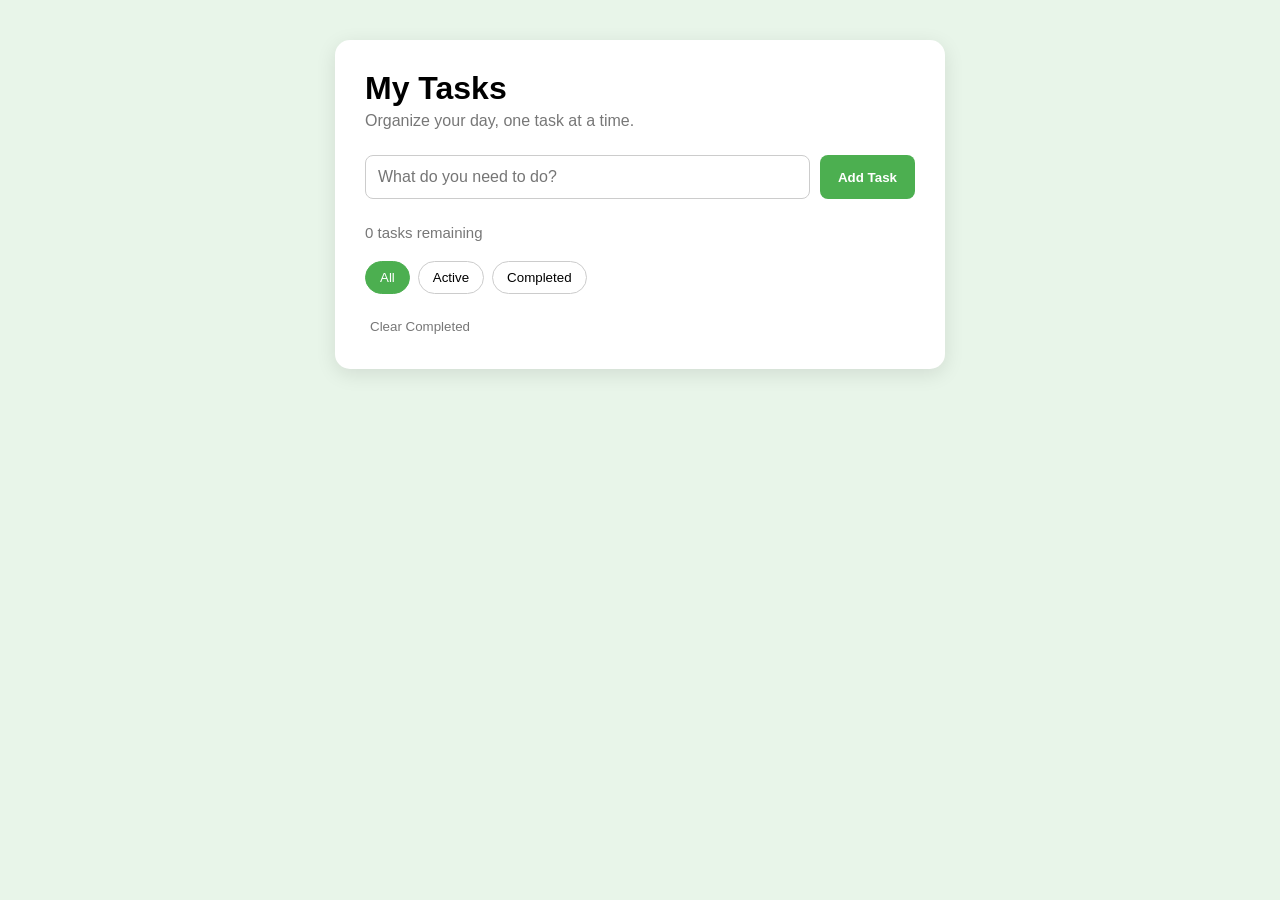
==== index.html @ a6d74833 "Rename to_do_app.html to index.html" ====
<!DOCTYPE html>
<html lang="en">

<head>
    <meta charset="UTF-8">
    <meta name="viewport" content="width=device-width, initial-scale=1.0">

    <title>Smart To-Do List</title>

    <link rel="stylesheet" href="to_do_app.css">
</head>

<body>

    <main class="todo-container">

        <h1>My Tasks</h1>

        <p>Organize your day, one task at a time.</p>


        <!-- ==========================================
             ADD TASK FORM
        =========================================== -->

        <form id="task-form">

            <input
                type="text"
                id="task-input"
                placeholder="What do you need to do?"
            >

            <button type="submit" id="add-task">
                Add Task
            </button>

        </form>


        <!-- ==========================================
             TASK LIST

             JavaScript will create the tasks here.
        =========================================== -->

        <ul id="task-list">
        </ul>


        <!-- ==========================================
             TASK COUNTER
        =========================================== -->

        <h2 id="task-count">
            0 tasks remaining
        </h2>


        <!-- ==========================================
             FILTER BUTTONS
        =========================================== -->

        <div class="filters">

            <button
                type="button"
                class="filter-button"
                id="all-filter"
            >
                All
            </button>

            <button
                type="button"
                class="filter-button"
                id="active-filter"
            >
                Active
            </button>

            <button
                type="button"
                class="filter-button"
                id="completed-filter"
            >
                Completed
            </button>

        </div>


        <!-- ==========================================
             CLEAR COMPLETED
        =========================================== -->

        <button
            type="button"
            id="clear-completed"
        >
            Clear Completed
        </button>

    </main>


    <script src="to_do_app.js"></script>

</body>

</html>
---- to_do_app.css ----
body {
    font-family: 'Franklin Gothic Medium', 'Arial Narrow', Arial, sans-serif;

    margin: 0;
    background: #e8f5e9;

    display: flex;
    justify-content: center;

    padding: 40px 20px;
}


.todo-container {
    width: 100%;
    max-width: 550px;

    background: white;

    padding: 30px;

    border-radius: 15px;

    box-shadow: 0 5px 20px rgba(0, 0, 0, 0.1);
}




h1 {
    margin-top: 0;
    margin-bottom: 5px;

    font-size: 32px;
}



p {
    margin-top: 0;
    margin-bottom: 25px;

    color: #777;
}



#task-form {
    display: flex;
    gap: 10px;

    margin-bottom: 25px;
}




#task-input {
    flex: 1;

    padding: 12px;

    border: 1px solid #ccc;
    border-radius: 8px;

    font-size: 16px;
}




#task-input:focus {
    outline: none;

    border-color: #4caf50;

    box-shadow: 0 0 0 2px rgba(76, 175, 80, 0.15);
}



#add-task {
    padding: 12px 18px;

    border: none;
    border-radius: 8px;

    background: #4caf50;
    color: white;

    font-weight: bold;

    cursor: pointer;
}

#add-task:hover {
    background: #388e3c;
}




#task-list {
    list-style: none;

    padding: 0;
    margin: 0;
}




#task-list li {
    display: flex;

    align-items: center;

    gap: 10px;

    padding: 14px;

    margin-bottom: 10px;

    background: #f7f7f7;

    border-radius: 8px;

    border: 1px solid #eee;
}




#task-list label {
    flex: 1;

    cursor: pointer;
}



.delete-button {
    border: none;

    background: transparent;

    color: #e53935;

    cursor: pointer;

    font-weight: bold;
}

.delete-button:hover {
    text-decoration: underline;
}




.completed {
    

    color: #999;
}




#task-count {
    font-size: 15px;

    font-weight: normal;

    color: #777;

    margin: 20px 0;
}



.filters {
    display: flex;

    gap: 8px;

    margin-bottom: 20px;
}


.filter-button {
    padding: 8px 14px;

    border: 1px solid #ccc;

    border-radius: 20px;

    background: white;

    cursor: pointer;
}


.filter-button:hover {
    background: #e8f5e9;
}




.filter-button:first-child {
    background: #4caf50;

    color: white;

    border-color: #4caf50;
}




#clear-completed {
    border: none;

    background: transparent;

    color: #777;

    cursor: pointer;

    padding: 5px;
}

#clear-completed:hover {
    color: #e53935;
}



@media (max-width: 600px) {

    body {
        padding: 20px 10px;
    }

    .todo-container {
        padding: 20px;
    }

    #task-form {
        flex-direction: column;
    }

    #add-task {
        width: 100%;
    }

}
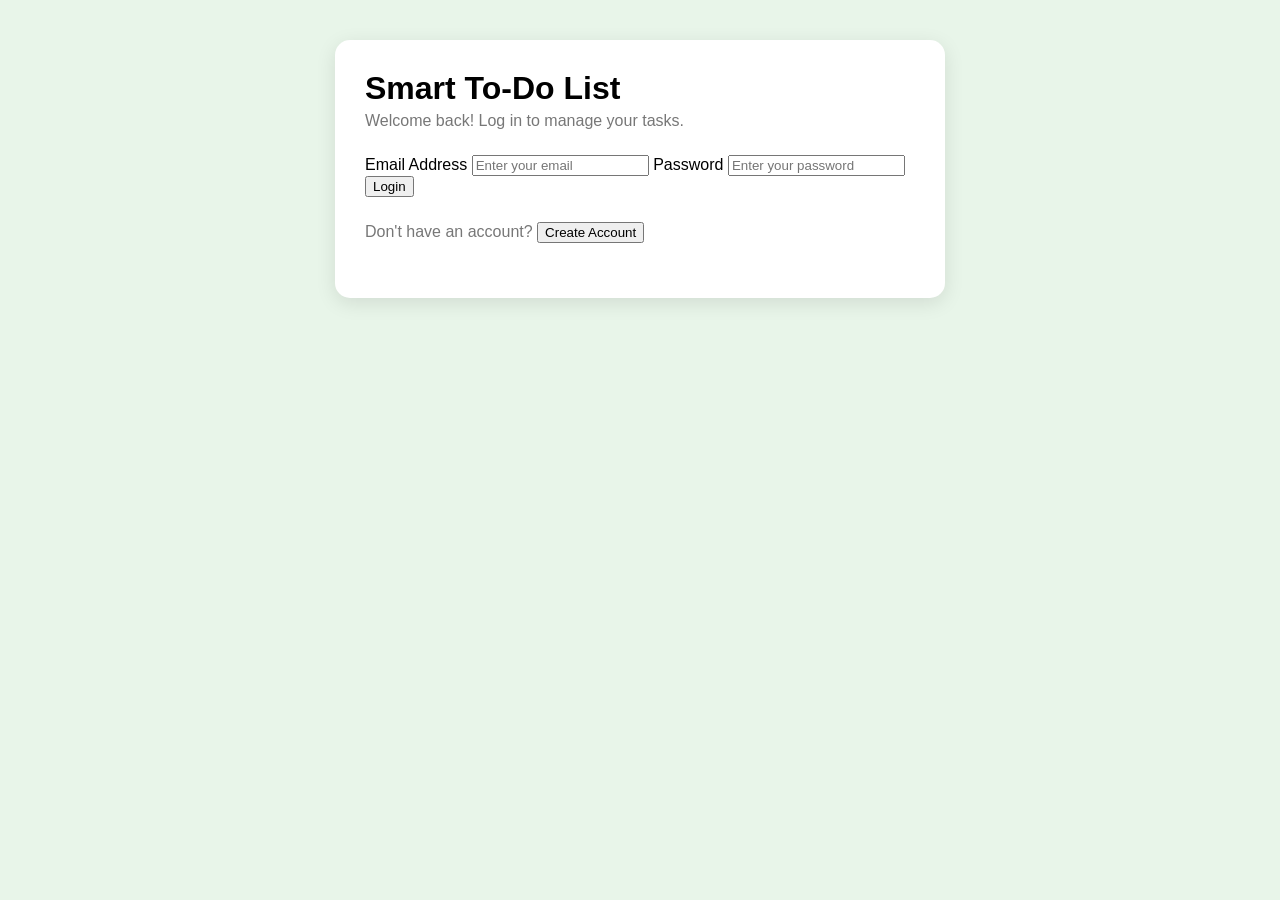
==== commit 8715a276: "Implement login and registration functionality Added login and registration pages to the to-do app." ====
--- a/index.html
+++ b/index.html
@@ -1,27 +1,130 @@
+
 <!DOCTYPE html>
 <html lang="en">
 
 <head>
     <meta charset="UTF-8">
     <meta name="viewport" content="width=device-width, initial-scale=1.0">
-
     <title>Smart To-Do List</title>
-
     <link rel="stylesheet" href="to_do_app.css">
 </head>
 
 <body>
 
-    <main class="todo-container">
+    <!-- ==========================================
+         LOGIN PAGE
+    =========================================== -->
+
+    <main id="login-page" class="todo-container login-container">
+
+        <h1>Smart To-Do List</h1>
+        <p>Welcome back! Log in to manage your tasks.</p>
+
+        <form id="login-form">
+
+            <label for="login-email">Email Address</label>
+            <input
+                type="email"
+                id="login-email"
+                placeholder="Enter your email"
+                autocomplete="email"
+                required
+            >
+
+            <label for="login-password">Password</label>
+            <input
+                type="password"
+                id="login-password"
+                placeholder="Enter your password"
+                autocomplete="current-password"
+                required
+            >
+
+            <button type="submit">Login</button>
+
+            <p id="login-message" role="status" aria-live="polite"></p>
+
+        </form>
+
+        <p>Don't have an account?
+            <button type="button" id="show-register">Create Account</button>
+        </p>
+
+    </main>
+
+
+    <!-- ==========================================
+         REGISTER PAGE
+    =========================================== -->
+
+    <main id="register-page" class="todo-container login-container" hidden>
+
+        <h1>Create Account</h1>
+        <p>Register to start organizing your day.</p>
+
+        <form id="register-form">
+
+            <label for="register-name">Full Name</label>
+            <input
+                type="text"
+                id="register-name"
+                placeholder="Enter your name"
+                autocomplete="name"
+                required
+            >
+
+            <label for="register-email">Email Address</label>
+            <input
+                type="email"
+                id="register-email"
+                placeholder="Enter your email"
+                autocomplete="email"
+                required
+            >
+
+            <label for="register-password">Password</label>
+            <input
+                type="password"
+                id="register-password"
+                placeholder="Create a password (at least 6 characters)"
+                minlength="6"
+                autocomplete="new-password"
+                required
+            >
+
+            <label for="confirm-password">Confirm Password</label>
+            <input
+                type="password"
+                id="confirm-password"
+                placeholder="Enter your password again"
+                minlength="6"
+                autocomplete="new-password"
+                required
+            >
+
+            <button type="submit">Create Account</button>
+
+            <p id="register-message" role="status" aria-live="polite"></p>
+
+        </form>
+
+        <p>Already have an account?
+            <button type="button" id="show-login">Login</button>
+        </p>
+
+    </main>
+
+
+    <!-- ==========================================
+         TO-DO APP PAGE
+    =========================================== -->
+
+    <main id="todo-page" class="todo-container" hidden>
 
         <h1>My Tasks</h1>
+        <p id="welcome-message">Organize your day, one task at a time.</p>
 
-        <p>Organize your day, one task at a time.</p>
-
-
-        <!-- ==========================================
-             ADD TASK FORM
-        =========================================== -->
+        <button type="button" id="logout-button">Logout</button>
 
         <form id="task-form">
 
@@ -29,83 +132,36 @@
                 type="text"
                 id="task-input"
                 placeholder="What do you need to do?"
+                aria-label="New task"
+                required
             >
 
-            <button type="submit" id="add-task">
-                Add Task
-            </button>
+            <button type="submit" id="add-task">Add Task</button>
 
         </form>
 
+        <ul id="task-list"></ul>
 
-        <!-- ==========================================
-             TASK LIST
-
-             JavaScript will create the tasks here.
-        =========================================== -->
-
-        <ul id="task-list">
-        </ul>
-
-
-        <!-- ==========================================
-             TASK COUNTER
-        =========================================== -->
-
-        <h2 id="task-count">
-            0 tasks remaining
-        </h2>
-
-
-        <!-- ==========================================
-             FILTER BUTTONS
-        =========================================== -->
+        <h2 id="task-count">0 tasks remaining</h2>
 
         <div class="filters">
 
-            <button
-                type="button"
-                class="filter-button"
-                id="all-filter"
-            >
-                All
-            </button>
+            <button type="button" class="filter-button active-filter"
+                id="all-filter" aria-pressed="true">All</button>
 
-            <button
-                type="button"
-                class="filter-button"
-                id="active-filter"
-            >
-                Active
-            </button>
+            <button type="button" class="filter-button"
+                id="active-filter" aria-pressed="false">Active</button>
 
-            <button
-                type="button"
-                class="filter-button"
-                id="completed-filter"
-            >
-                Completed
-            </button>
+            <button type="button" class="filter-button"
+                id="completed-filter" aria-pressed="false">Completed</button>
 
         </div>
 
-
-        <!-- ==========================================
-             CLEAR COMPLETED
-        =========================================== -->
-
-        <button
-            type="button"
-            id="clear-completed"
-        >
-            Clear Completed
-        </button>
+        <button type="button" id="clear-completed">Clear Completed</button>
 
     </main>
-
 
     <script src="to_do_app.js"></script>
 
 </body>
-
 </html>
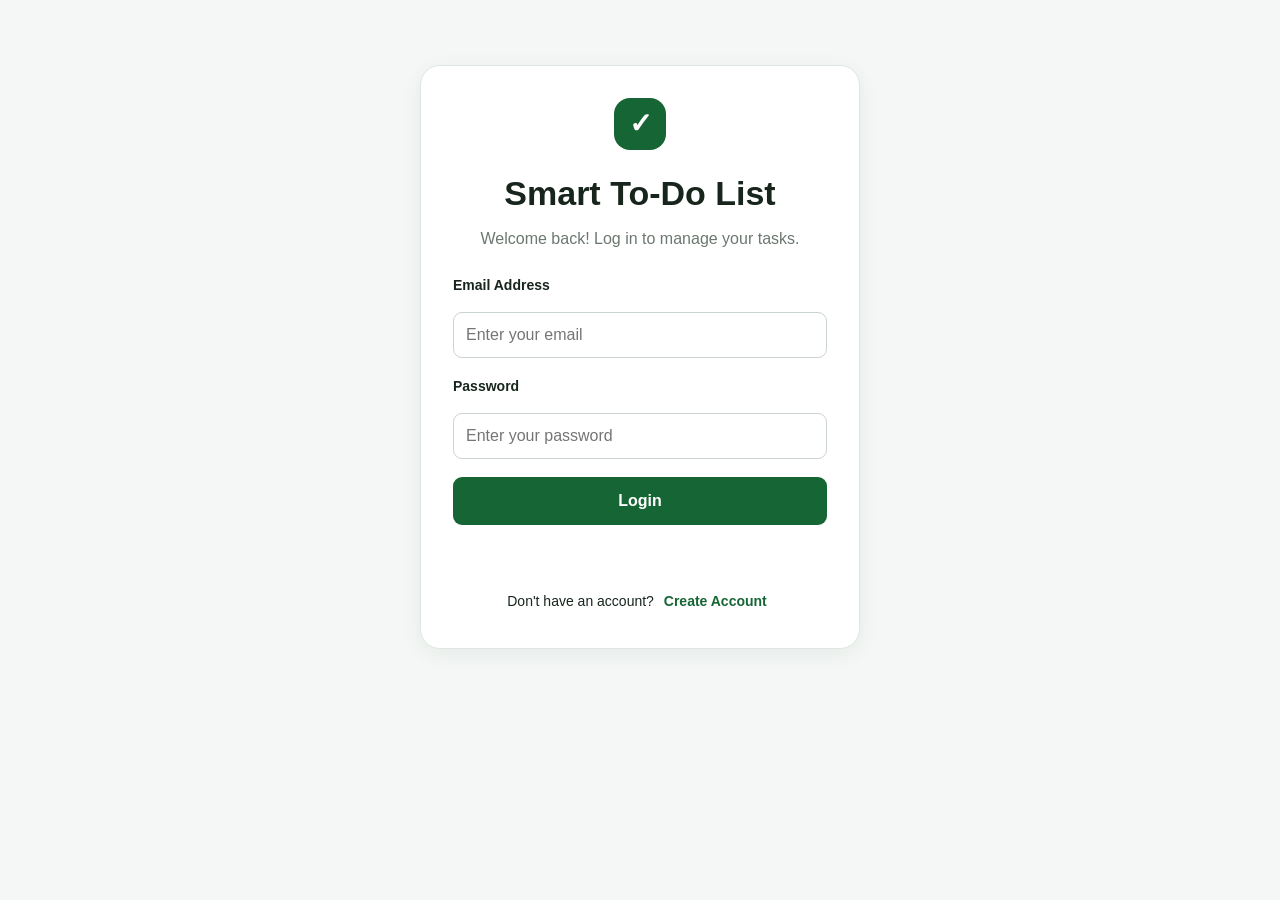
==== commit 9cec3be4: "Update Smart To-Do List features" ====
--- a/index.html
+++ b/index.html
@@ -1,167 +1,265 @@
 
 <!DOCTYPE html>
 <html lang="en">
-
 <head>
     <meta charset="UTF-8">
     <meta name="viewport" content="width=device-width, initial-scale=1.0">
+    <meta name="theme-color" content="#166534">
     <title>Smart To-Do List</title>
     <link rel="stylesheet" href="to_do_app.css">
 </head>
-
 <body>
 
     <!-- ==========================================
          LOGIN PAGE
-    =========================================== -->
-
-    <main id="login-page" class="todo-container login-container">
-
+    ========================================== -->
+    <main id="login-page" class="auth-container">
+        <div class="brand-icon">✓</div>
         <h1>Smart To-Do List</h1>
-        <p>Welcome back! Log in to manage your tasks.</p>
+        <p class="muted">Welcome back! Log in to manage your tasks.</p>
 
         <form id="login-form">
-
             <label for="login-email">Email Address</label>
-            <input
-                type="email"
-                id="login-email"
-                placeholder="Enter your email"
-                autocomplete="email"
-                required
-            >
+            <input type="email" id="login-email" autocomplete="email"
+                   placeholder="Enter your email" required>
 
             <label for="login-password">Password</label>
-            <input
-                type="password"
-                id="login-password"
-                placeholder="Enter your password"
-                autocomplete="current-password"
-                required
-            >
-
-            <button type="submit">Login</button>
-
-            <p id="login-message" role="status" aria-live="polite"></p>
-
+            <input type="password" id="login-password"
+                   autocomplete="current-password"
+                   placeholder="Enter your password" required>
+
+            <button type="submit" class="primary-button">Login</button>
+            <p id="login-message" class="message" role="status"></p>
         </form>
 
-        <p>Don't have an account?
-            <button type="button" id="show-register">Create Account</button>
+        <p class="switch-auth">Don't have an account?
+            <button type="button" id="show-register" class="text-button">
+                Create Account
+            </button>
         </p>
-
     </main>
-
 
     <!-- ==========================================
          REGISTER PAGE
-    =========================================== -->
-
-    <main id="register-page" class="todo-container login-container" hidden>
-
+    ========================================== -->
+    <main id="register-page" class="auth-container" hidden>
+        <div class="brand-icon">✓</div>
         <h1>Create Account</h1>
-        <p>Register to start organizing your day.</p>
+        <p class="muted">Start organizing your day.</p>
 
         <form id="register-form">
-
             <label for="register-name">Full Name</label>
-            <input
-                type="text"
-                id="register-name"
-                placeholder="Enter your name"
-                autocomplete="name"
-                required
-            >
+            <input type="text" id="register-name" autocomplete="name"
+                   placeholder="Enter your name" required>
 
             <label for="register-email">Email Address</label>
-            <input
-                type="email"
-                id="register-email"
-                placeholder="Enter your email"
-                autocomplete="email"
-                required
-            >
+            <input type="email" id="register-email" autocomplete="email"
+                   placeholder="Enter your email" required>
 
             <label for="register-password">Password</label>
-            <input
-                type="password"
-                id="register-password"
-                placeholder="Create a password (at least 6 characters)"
-                minlength="6"
-                autocomplete="new-password"
-                required
-            >
+            <input type="password" id="register-password"
+                   autocomplete="new-password" minlength="6"
+                   placeholder="At least 6 characters" required>
 
             <label for="confirm-password">Confirm Password</label>
-            <input
-                type="password"
-                id="confirm-password"
-                placeholder="Enter your password again"
-                minlength="6"
-                autocomplete="new-password"
-                required
-            >
-
-            <button type="submit">Create Account</button>
-
-            <p id="register-message" role="status" aria-live="polite"></p>
-
+            <input type="password" id="confirm-password"
+                   autocomplete="new-password" minlength="6"
+                   placeholder="Enter password again" required>
+
+            <button type="submit" class="primary-button">Create Account</button>
+            <p id="register-message" class="message" role="status"></p>
         </form>
 
-        <p>Already have an account?
-            <button type="button" id="show-login">Login</button>
+        <p class="switch-auth">Already have an account?
+            <button type="button" id="show-login" class="text-button">
+                Login
+            </button>
         </p>
-
     </main>
 
-
     <!-- ==========================================
-         TO-DO APP PAGE
-    =========================================== -->
-
-    <main id="todo-page" class="todo-container" hidden>
-
-        <h1>My Tasks</h1>
-        <p id="welcome-message">Organize your day, one task at a time.</p>
-
-        <button type="button" id="logout-button">Logout</button>
-
-        <form id="task-form">
-
-            <input
-                type="text"
-                id="task-input"
-                placeholder="What do you need to do?"
-                aria-label="New task"
-                required
-            >
-
-            <button type="submit" id="add-task">Add Task</button>
-
-        </form>
-
-        <ul id="task-list"></ul>
-
-        <h2 id="task-count">0 tasks remaining</h2>
-
-        <div class="filters">
-
-            <button type="button" class="filter-button active-filter"
-                id="all-filter" aria-pressed="true">All</button>
-
-            <button type="button" class="filter-button"
-                id="active-filter" aria-pressed="false">Active</button>
-
-            <button type="button" class="filter-button"
-                id="completed-filter" aria-pressed="false">Completed</button>
-
-        </div>
-
-        <button type="button" id="clear-completed">Clear Completed</button>
+         MAIN TO-DO APP
+    ========================================== -->
+    <main id="todo-page" class="app-container" hidden>
+
+        <header class="app-header">
+            <div>
+                <p class="eyebrow">YOUR PERSONAL WORKSPACE</p>
+                <h1>My Tasks <span class="heading-check">✓</span></h1>
+                <p id="welcome-message" class="muted">
+                    Organize your day, one task at a time.
+                </p>
+            </div>
+            <button type="button" id="logout-button" class="secondary-button">
+                Logout
+            </button>
+        </header>
+
+        <!-- Statistics -->
+        <section class="stats-grid" aria-label="Task statistics">
+            <article class="stat-card">
+                <span class="stat-icon">📋</span>
+                <p>Total Tasks</p>
+                <h2 id="total-tasks">0</h2>
+            </article>
+            <article class="stat-card">
+                <span class="stat-icon">✅</span>
+                <p>Completed</p>
+                <h2 id="completed-tasks">0</h2>
+            </article>
+            <article class="stat-card">
+                <span class="stat-icon">⏳</span>
+                <p>Pending</p>
+                <h2 id="pending-tasks">0</h2>
+            </article>
+            <article class="stat-card">
+                <span class="stat-icon">📈</span>
+                <p>Progress</p>
+                <h2 id="progress-percentage">0%</h2>
+            </article>
+        </section>
+
+        <!-- Progress bar -->
+        <section class="panel progress-panel">
+            <div class="section-heading">
+                <div>
+                    <h2>Your Progress</h2>
+                    <p class="muted">Keep going, one task at a time.</p>
+                </div>
+                <span id="progress-label">0% completed</span>
+            </div>
+            <div class="progress-track"
+                 role="progressbar"
+                 id="progress-bar"
+                 aria-label="Task completion progress"
+                 aria-valuemin="0" aria-valuemax="100" aria-valuenow="0">
+                <div id="progress-fill" class="progress-fill"></div>
+            </div>
+        </section>
+
+        <!-- Add task -->
+        <section class="panel">
+            <div class="section-heading">
+                <div>
+                    <h2 id="form-heading">Add a New Task</h2>
+                    <p class="muted">Plan your next step.</p>
+                </div>
+            </div>
+
+            <form id="task-form">
+                <div class="form-grid">
+                    <div class="field full-width">
+                        <label for="task-input">Task Name *</label>
+                        <input type="text" id="task-input"
+                               placeholder="What do you need to do?"
+                               maxlength="200" required>
+                    </div>
+
+                    <div class="field">
+                        <label for="task-priority">Priority</label>
+                        <select id="task-priority">
+                            <option value="high">High Priority</option>
+                            <option value="medium" selected>Medium Priority</option>
+                            <option value="low">Low Priority</option>
+                        </select>
+                    </div>
+
+                    <div class="field">
+                        <label for="task-due-date">Due Date</label>
+                        <input type="date" id="task-due-date">
+                    </div>
+
+                    <div class="field">
+                        <label for="task-due-time">Due Time</label>
+                        <input type="time" id="task-due-time">
+                    </div>
+
+                    <div class="field">
+                        <label for="task-reminder">Reminder Date and Time</label>
+                        <input type="datetime-local" id="task-reminder">
+                    </div>
+                </div>
+
+                <p class="muted small-note">
+                    Set a reminder to receive a browser notification when it's due.
+                </p>
+
+                <div class="form-actions">
+                    <button type="submit" id="add-task" class="primary-button">
+                        + Add Task
+                    </button>
+                    <button type="button" id="cancel-edit"
+                            class="secondary-button" hidden>
+                        Cancel Edit
+                    </button>
+                </div>
+
+                <p id="task-message" class="message" role="status"></p>
+            </form>
+        </section>
+
+        <!-- Task list -->
+        <section class="panel">
+            <div class="section-heading task-heading">
+                <div>
+                    <h2>Your Task List</h2>
+                    <p id="task-count" class="muted">0 tasks remaining</p>
+                </div>
+                <button type="button" id="clear-completed"
+                        class="danger-button">Clear Completed</button>
+            </div>
+
+            <div class="filter-row" aria-label="Filter tasks">
+                <button type="button" class="filter-button active-filter"
+                        id="all-filter" aria-pressed="true">All</button>
+                <button type="button" class="filter-button"
+                        id="active-filter" aria-pressed="false">Active</button>
+                <button type="button" class="filter-button"
+                        id="completed-filter" aria-pressed="false">Completed</button>
+            </div>
+
+            <ul id="task-list" class="task-list"></ul>
+            <p id="empty-message" class="empty-message">
+                No tasks yet. Add your first task above!
+            </p>
+        </section>
+
+        <!-- Charts -->
+        <section class="charts-grid">
+            <article class="panel chart-panel">
+                <h2>Task Completion</h2>
+                <p class="muted">Completed versus pending tasks.</p>
+                <div class="chart-wrap">
+                    <canvas id="completion-chart"
+                            role="img"
+                            aria-label="Bar chart of completed and pending tasks">
+                        Task completion chart.
+                    </canvas>
+                </div>
+                <p id="completion-chart-summary" class="chart-summary"></p>
+            </article>
+
+            <article class="panel chart-panel">
+                <h2>Tasks by Priority</h2>
+                <p class="muted">See how your tasks are distributed.</p>
+                <div class="chart-wrap">
+                    <canvas id="priority-chart"
+                            role="img"
+                            aria-label="Bar chart of tasks by priority">
+                        Task priority chart.
+                    </canvas>
+                </div>
+                <p id="priority-chart-summary" class="chart-summary"></p>
+            </article>
+        </section>
+
+        <footer class="app-footer">
+            <p>Smart To-Do List · Stay focused, reach your goals.</p>
+            <p id="storage-note">Your tasks are saved in this browser.</p>
+        </footer>
 
     </main>
 
     <script src="to_do_app.js"></script>
-
 </body>
 </html>
--- a/to_do_app.css
+++ b/to_do_app.css
@@ -1,260 +1,667 @@
 
+/* ==========================================
+   SMART TO-DO LIST - MAIN DESIGN
+========================================== */
+
+:root {
+    --primary: #166534;
+    --primary-dark: #14532d;
+    --primary-light: #dcfce7;
+    --background: #f4f7f5;
+    --surface: #ffffff;
+    --text: #17251c;
+    --muted: #6b786f;
+    --border: #e0e7e2;
+    --danger: #dc2626;
+    --high: #dc2626;
+    --medium: #d97706;
+    --low: #15803d;
+    --shadow: 0 5px 22px rgba(20, 50, 30, 0.06);
+}
+
+* {
+    box-sizing: border-box;
+}
+
+[hidden] {
+    display: none !important;
+}
 
 body {
-    font-family: 'Franklin Gothic Medium', 'Arial Narrow', Arial, sans-serif;
-
     margin: 0;
-    background: #e8f5e9;
-
-    display: flex;
-    justify-content: center;
-
-    padding: 40px 20px;
-}
-
-
-.todo-container {
-    width: 100%;
-    max-width: 550px;
-
-    background: white;
-
-    padding: 30px;
-
-    border-radius: 15px;
-
-    box-shadow: 0 5px 20px rgba(0, 0, 0, 0.1);
-}
-
-
-
-
-h1 {
-    margin-top: 0;
-    margin-bottom: 5px;
-
-    font-size: 32px;
-}
-
-
-
+    padding: 30px 16px;
+    font-family: Arial, Helvetica, sans-serif;
+    color: var(--text);
+    background: var(--background);
+    line-height: 1.5;
+}
+
+button,
+input,
+select {
+    font: inherit;
+}
+
+button {
+    cursor: pointer;
+    transition: background 0.2s, transform 0.2s;
+}
+
+button:focus-visible,
+input:focus-visible,
+select:focus-visible {
+    outline: 3px solid #86efac;
+    outline-offset: 2px;
+}
+
+button:disabled {
+    cursor: not-allowed;
+    opacity: 0.5;
+}
+
+h1,
+h2,
 p {
     margin-top: 0;
-    margin-bottom: 25px;
-
-    color: #777;
-}
-
-
-
-#task-form {
-    display: flex;
+}
+
+h1 {
+    font-size: clamp(25px, 4vw, 34px);
+    margin-bottom: 8px;
+}
+
+h2 {
+    font-size: 19px;
+    margin-bottom: 6px;
+}
+
+p {
+    margin-bottom: 12px;
+}
+
+.muted {
+    color: var(--muted);
+}
+
+.small-note {
+    font-size: 13px;
+    margin: 12px 0;
+}
+
+/* ==========================================
+   LOGIN AND REGISTRATION
+========================================== */
+
+.auth-container {
+    max-width: 440px;
+    margin: 35px auto;
+    padding: 32px;
+    background: var(--surface);
+    border: 1px solid var(--border);
+    border-radius: 20px;
+    box-shadow: var(--shadow);
+}
+
+.auth-container h1,
+.auth-container > p {
+    text-align: center;
+}
+
+.brand-icon {
+    display: grid;
+    place-items: center;
+    width: 52px;
+    height: 52px;
+    margin: 0 auto 18px;
+    color: white;
+    background: var(--primary);
+    border-radius: 16px;
+    font-size: 28px;
+    font-weight: bold;
+}
+
+.auth-container form {
+    display: flex;
+    flex-direction: column;
     gap: 10px;
-
-    margin-bottom: 25px;
-}
-
-
-
-
-#task-input {
+    margin-top: 24px;
+}
+
+label {
+    display: block;
+    margin-bottom: 6px;
+    font-size: 14px;
+    font-weight: 700;
+}
+
+input,
+select {
+    width: 100%;
+    min-width: 0;
+    min-height: 44px;
+    padding: 10px 12px;
+    color: var(--text);
+    background: #fff;
+    border: 1px solid #cbd5ce;
+    border-radius: 9px;
+}
+
+input:focus,
+select:focus {
+    border-color: var(--primary);
+}
+
+.auth-container input {
+    margin-bottom: 8px;
+}
+
+.primary-button,
+.secondary-button,
+.danger-button,
+.text-button,
+.filter-button,
+.task-action {
+    border: 0;
+    border-radius: 9px;
+    font-weight: 700;
+}
+
+.primary-button {
+    padding: 12px 18px;
+    color: white;
+    background: var(--primary);
+}
+
+.primary-button:hover {
+    background: var(--primary-dark);
+}
+
+.secondary-button {
+    padding: 10px 14px;
+    color: var(--text);
+    background: #eef2ef;
+    border: 1px solid var(--border);
+}
+
+.secondary-button:hover {
+    background: #e2e9e3;
+}
+
+.danger-button {
+    padding: 9px 12px;
+    color: var(--danger);
+    background: #fef2f2;
+}
+
+.danger-button:hover {
+    background: #fee2e2;
+}
+
+.text-button {
+    padding: 4px 6px;
+    color: var(--primary);
+    background: transparent;
+}
+
+.text-button:hover {
+    text-decoration: underline;
+}
+
+.switch-auth {
+    margin: 22px 0 0;
+    font-size: 14px;
+}
+
+.message {
+    min-height: 20px;
+    margin: 5px 0;
+    font-size: 14px;
+}
+
+.message.error {
+    color: var(--danger);
+}
+
+.message.success {
+    color: var(--primary);
+}
+
+/* ==========================================
+   MAIN APP HEADER
+========================================== */
+
+.app-container {
+    max-width: 1120px;
+    margin: 0 auto;
+}
+
+.app-header {
+    display: flex;
+    align-items: center;
+    justify-content: space-between;
+    gap: 20px;
+    margin-bottom: 26px;
+}
+
+.app-header h1 {
+    margin-bottom: 5px;
+}
+
+.app-header p {
+    margin-bottom: 0;
+}
+
+.eyebrow {
+    margin-bottom: 6px !important;
+    color: var(--primary);
+    font-size: 11px;
+    font-weight: 800;
+    letter-spacing: 1.5px;
+}
+
+.heading-check {
+    color: var(--primary);
+}
+
+/* ==========================================
+   STATISTICS CARDS
+========================================== */
+
+.stats-grid {
+    display: grid;
+    grid-template-columns: repeat(4, minmax(0, 1fr));
+    gap: 16px;
+    margin-bottom: 20px;
+}
+
+.stat-card {
+    padding: 20px;
+    background: var(--surface);
+    border: 1px solid var(--border);
+    border-radius: 15px;
+    box-shadow: var(--shadow);
+}
+
+.stat-icon {
+    display: inline-block;
+    margin-bottom: 8px;
+    font-size: 23px;
+}
+
+.stat-card p {
+    margin-bottom: 5px;
+    color: var(--muted);
+    font-size: 14px;
+}
+
+.stat-card h2 {
+    margin: 0;
+    font-size: 29px;
+}
+
+/* ==========================================
+   PANELS AND PROGRESS
+========================================== */
+
+.panel {
+    margin-bottom: 20px;
+    padding: 24px;
+    background: var(--surface);
+    border: 1px solid var(--border);
+    border-radius: 16px;
+    box-shadow: var(--shadow);
+}
+
+.section-heading {
+    display: flex;
+    align-items: center;
+    justify-content: space-between;
+    gap: 16px;
+    margin-bottom: 20px;
+}
+
+.section-heading p {
+    margin-bottom: 0;
+    font-size: 14px;
+}
+
+#progress-label {
+    color: var(--primary);
+    font-size: 14px;
+    font-weight: 700;
+    white-space: nowrap;
+}
+
+.progress-track {
+    height: 12px;
+    overflow: hidden;
+    background: #e8eee9;
+    border-radius: 20px;
+}
+
+.progress-fill {
+    width: 0;
+    height: 100%;
+    background: var(--primary);
+    border-radius: inherit;
+    transition: width 0.3s ease;
+}
+
+/* ==========================================
+   ADD TASK FORM
+========================================== */
+
+.form-grid {
+    display: grid;
+    grid-template-columns: repeat(2, minmax(0, 1fr));
+    gap: 18px;
+}
+
+.field {
+    min-width: 0;
+}
+
+.full-width {
+    grid-column: 1 / -1;
+}
+
+.form-actions {
+    display: flex;
+    flex-wrap: wrap;
+    gap: 10px;
+    margin-top: 16px;
+}
+
+/* ==========================================
+   FILTER BUTTONS
+========================================== */
+
+.filter-row {
+    display: flex;
+    flex-wrap: wrap;
+    gap: 8px;
+    margin-bottom: 20px;
+}
+
+.filter-button {
+    padding: 9px 16px;
+    color: #536258;
+    background: #f0f4f1;
+}
+
+.filter-button:hover {
+    background: #e2eae4;
+}
+
+.filter-button.active-filter {
+    color: white;
+    background: var(--primary);
+}
+
+/* ==========================================
+   TASK LIST
+========================================== */
+
+.task-list {
+    display: flex;
+    flex-direction: column;
+    gap: 12px;
+    margin: 0;
+    padding: 0;
+    list-style: none;
+}
+
+.task-item {
+    display: flex;
+    align-items: flex-start;
+    gap: 12px;
+    padding: 16px;
+    border: 1px solid var(--border);
+    border-left: 5px solid #cbd5ce;
+    border-radius: 11px;
+    background: #fff;
+}
+
+.task-item.priority-high {
+    border-left-color: var(--high);
+}
+
+.task-item.priority-medium {
+    border-left-color: var(--medium);
+}
+
+.task-item.priority-low {
+    border-left-color: var(--low);
+}
+
+.task-item.completed-task {
+    background: #f7faf7;
+}
+
+.task-item.completed-task .task-title {
+    color: var(--muted);
+    text-decoration: line-through;
+}
+
+.task-checkbox {
+    width: 19px;
+    height: 19px;
+    min-height: auto;
+    margin-top: 3px;
+    accent-color: var(--primary);
+    cursor: pointer;
+}
+
+.task-content {
     flex: 1;
-
-    padding: 12px;
-
-    border: 1px solid #ccc;
-    border-radius: 8px;
-
-    font-size: 16px;
-}
-
-
-
-
-#task-input:focus {
-    outline: none;
-
-    border-color: #4caf50;
-
-    box-shadow: 0 0 0 2px rgba(76, 175, 80, 0.15);
-}
-
-
-
-#add-task {
-    padding: 12px 18px;
-
-    border: none;
-    border-radius: 8px;
-
-    background: #4caf50;
-    color: white;
-
-    font-weight: bold;
-
-    cursor: pointer;
-}
-
-#add-task:hover {
-    background: #388e3c;
-}
-
-
-
-
-#task-list {
-    list-style: none;
-
-    padding: 0;
-    margin: 0;
-}
-
-
-
-
-#task-list li {
-    display: flex;
-
+    min-width: 0;
+}
+
+.task-title {
+    margin: 0 0 9px;
+    overflow-wrap: anywhere;
+    font-weight: 700;
+}
+
+.task-meta {
+    display: flex;
+    flex-wrap: wrap;
     align-items: center;
-
-    gap: 10px;
-
-    padding: 14px;
-
-    margin-bottom: 10px;
-
-    background: #f7f7f7;
-
-    border-radius: 8px;
-
-    border: 1px solid #eee;
-}
-
-
-
-
-#task-list label {
-    flex: 1;
-
-    cursor: pointer;
-}
-
-
-
-.delete-button {
-    border: none;
-
-    background: transparent;
-
-    color: #e53935;
-
-    cursor: pointer;
-
-    font-weight: bold;
-}
-
-.delete-button:hover {
-    text-decoration: underline;
-}
-
-
-
-
-.completed {
-    
-
-    color: #999;
-}
-
-
-
-
-#task-count {
-    font-size: 15px;
-
-    font-weight: normal;
-
-    color: #777;
-
-    margin: 20px 0;
-}
-
-
-
-.filters {
-    display: flex;
-
-    gap: 8px;
-
-    margin-bottom: 20px;
-}
-
-
-.filter-button {
-    padding: 8px 14px;
-
-    border: 1px solid #ccc;
-
+    gap: 7px;
+    font-size: 12px;
+    color: var(--muted);
+}
+
+.priority-badge,
+.status-badge {
+    display: inline-block;
+    padding: 4px 8px;
     border-radius: 20px;
-
-    background: white;
-
-    cursor: pointer;
-}
-
-
-.filter-button:hover {
-    background: #e8f5e9;
-}
-
-
-
-
-.filter-button:first-child {
-    background: #4caf50;
-
-    color: white;
-
-    border-color: #4caf50;
-}
-
-
-
-
-#clear-completed {
-    border: none;
-
-    background: transparent;
-
-    color: #777;
-
-    cursor: pointer;
-
-    padding: 5px;
-}
-
-#clear-completed:hover {
-    color: #e53935;
-}
-
-
-
-@media (max-width: 600px) {
-
+    font-size: 11px;
+    font-weight: 800;
+}
+
+.priority-badge.high {
+    color: #b91c1c;
+    background: #fee2e2;
+}
+
+.priority-badge.medium {
+    color: #92400e;
+    background: #fef3c7;
+}
+
+.priority-badge.low {
+    color: #166534;
+    background: #dcfce7;
+}
+
+.status-badge.overdue {
+    color: #b91c1c;
+    background: #fee2e2;
+}
+
+.status-badge.due-soon {
+    color: #92400e;
+    background: #fef3c7;
+}
+
+.task-actions {
+    display: flex;
+    flex-wrap: wrap;
+    justify-content: flex-end;
+    gap: 6px;
+}
+
+.task-action {
+    padding: 7px 9px;
+    color: #435248;
+    background: #f0f4f1;
+    font-size: 12px;
+}
+
+.task-action:hover {
+    background: #e1e9e3;
+}
+
+.task-action.delete-action {
+    color: var(--danger);
+    background: #fef2f2;
+}
+
+.empty-message {
+    padding: 28px 10px;
+    color: var(--muted);
+    text-align: center;
+}
+
+/* ==========================================
+   CHARTS
+========================================== */
+
+.charts-grid {
+    display: grid;
+    grid-template-columns: repeat(2, minmax(0, 1fr));
+    gap: 20px;
+}
+
+.chart-panel {
+    min-width: 0;
+}
+
+.chart-panel > p {
+    font-size: 14px;
+}
+
+.chart-wrap {
+    position: relative;
+    width: 100%;
+    height: 260px;
+    margin-top: 12px;
+}
+
+.chart-wrap canvas {
+    display: block;
+    width: 100%;
+    height: 100%;
+}
+
+.chart-summary {
+    margin: 12px 0 0;
+    font-weight: 700;
+    font-size: 13px;
+}
+
+/* ==========================================
+   FOOTER
+========================================== */
+
+.app-footer {
+    padding: 10px 0 20px;
+    color: var(--muted);
+    text-align: center;
+    font-size: 12px;
+}
+
+.app-footer p {
+    margin-bottom: 5px;
+}
+
+/* ==========================================
+   RESPONSIVE DESIGN
+========================================== */
+
+@media (max-width: 760px) {
     body {
-        padding: 20px 10px;
-    }
-
-    .todo-container {
-        padding: 20px;
-    }
-
-    #task-form {
+        padding: 18px 12px;
+    }
+
+    .stats-grid {
+        grid-template-columns: repeat(2, minmax(0, 1fr));
+        gap: 10px;
+    }
+
+    .stat-card {
+        padding: 15px;
+    }
+
+    .charts-grid {
+        grid-template-columns: 1fr;
+        gap: 0;
+    }
+
+    .panel {
+        padding: 18px;
+    }
+
+    .task-item {
+        flex-wrap: wrap;
+    }
+
+    .task-actions {
+        width: 100%;
+        padding-left: 30px;
+        justify-content: flex-start;
+    }
+}
+
+@media (max-width: 480px) {
+    .auth-container {
+        margin: 10px auto;
+        padding: 23px 18px;
+    }
+
+    .app-header {
+        align-items: flex-start;
+    }
+
+    .app-header h1 {
+        font-size: 25px;
+    }
+
+    .form-grid {
+        grid-template-columns: 1fr;
+        gap: 13px;
+    }
+
+    .full-width {
+        grid-column: auto;
+    }
+
+    .task-heading {
+        align-items: flex-start;
         flex-direction: column;
     }
 
-    #add-task {
-        width: 100%;
-    }
-
-}+    .section-heading {
+        align-items: flex-start;
+    }
+
+    #progress-label {
+        white-space: normal;
+    }
+
+    .chart-wrap {
+        height: 230px;
+    }
+}
